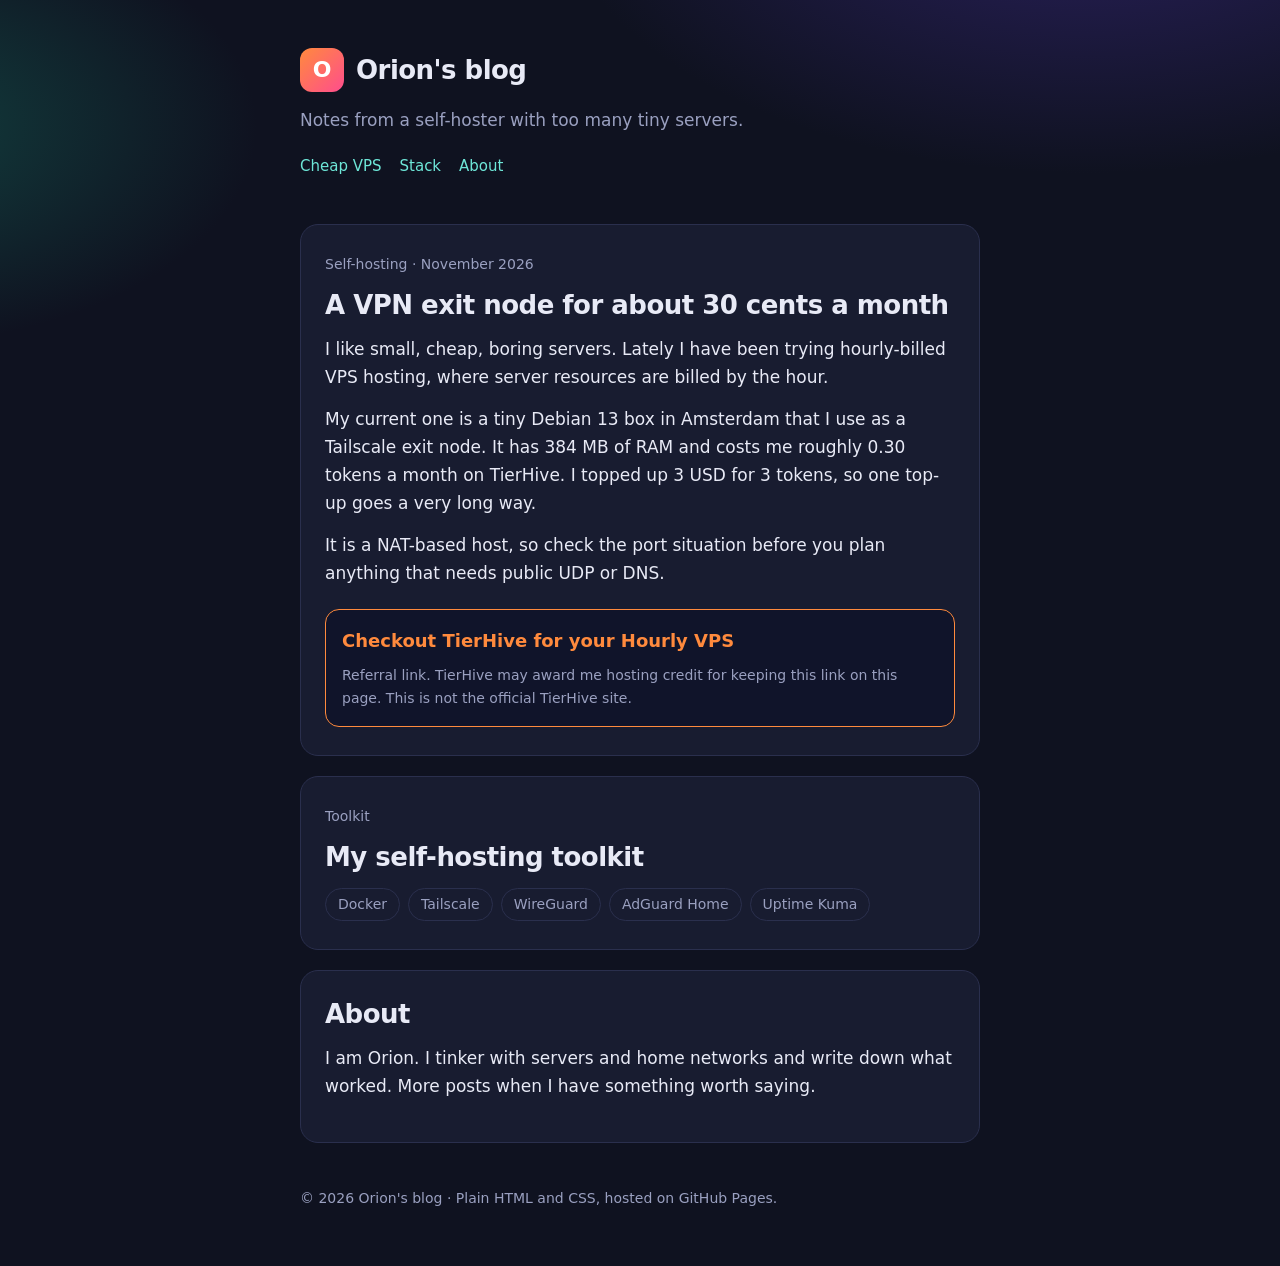
==== index.html @ f96ac74c "Add files via upload" ====
<!doctype html>
<html lang="en">
<head>
<meta charset="utf-8">
<meta name="viewport" content="width=device-width,initial-scale=1">
<title>Orion's blog</title>
<meta name="description" content="Notes from a self-hoster with too many tiny servers.">
<link rel="stylesheet" href="style.css">
</head>
<body>
<div class="wrap">
<header>
  <a class="logo" href="/"><span class="mark">O</span><b>Orion's blog</b></a>
  <p class="tag">Notes from a self-hoster with too many tiny servers.</p>
  <nav><a href="#vps">Cheap VPS</a><a href="#stack">Stack</a><a href="#about">About</a></nav>
</header>

<main>
<article class="post" id="vps">
  <p class="meta">Self-hosting &middot; November 2026</p>
  <h2>A VPN exit node for about 30 cents a month</h2>
  <p>I like small, cheap, boring servers. Lately I have been trying hourly-billed VPS hosting, where server resources are billed by the hour.</p>
  <p>My current one is a tiny Debian 13 box in Amsterdam that I use as a Tailscale exit node. It has 384 MB of RAM and costs me roughly 0.30 tokens a month on TierHive. I topped up 3 USD for 3 tokens, so one top-up goes a very long way.</p>
  <p>It is a NAT-based host, so check the port situation before you plan anything that needs public UDP or DNS.</p>
  <div class="ref">
    <a href="https://tierhive.com/r/FC8C59F80782">Checkout TierHive for your Hourly VPS</a>
    <small>Referral link. TierHive may award me hosting credit for keeping this link on this page. This is not the official TierHive site.</small>
  </div>
</article>

<article class="post" id="stack">
  <p class="meta">Toolkit</p>
  <h2>My self-hosting toolkit</h2>
  <ul class="stack"><li>Docker</li><li>Tailscale</li><li>WireGuard</li><li>AdGuard Home</li><li>Uptime Kuma</li></ul>
</article>

<article class="post" id="about">
  <h2>About</h2>
  <p>I am Orion. I tinker with servers and home networks and write down what worked. More posts when I have something worth saying.</p>
</article>
</main>

<footer>&copy; 2026 Orion's blog &middot; Plain HTML and CSS, hosted on GitHub Pages.</footer>
</div>
</body>
</html>
---- style.css ----
:root{--bg:#0f1220;--card:#181c30;--ink:#e8eaf6;--mute:#9aa0c0;--accent:#ff8a3d;--accent2:#6ee7d8;--line:#2a2f4d}
*{box-sizing:border-box}
html{-webkit-text-size-adjust:100%}
body{margin:0;font:17px/1.65 system-ui,-apple-system,"Segoe UI",Roboto,sans-serif;color:var(--ink);background:radial-gradient(900px 500px at 85% -10%,#2b2160 0,transparent 60%),radial-gradient(700px 400px at -10% 10%,#12403f 0,transparent 55%),var(--bg);min-height:100vh}
.wrap{max-width:720px;margin:0 auto;padding:0 20px}
header{padding:48px 0 24px}
.logo{display:inline-flex;align-items:center;gap:12px;text-decoration:none;color:var(--ink)}
.mark{width:44px;height:44px;border-radius:12px;background:linear-gradient(135deg,var(--accent),#ff4d8d);display:grid;place-items:center;font-weight:800;font-size:22px;color:#fff}
.logo b{font-size:26px;letter-spacing:-.02em}
.tag{color:var(--mute);margin:14px 0 0}
nav{display:flex;gap:18px;margin-top:20px;font-size:15px}
nav a{color:var(--accent2);text-decoration:none;border-bottom:1px dashed transparent}
nav a:hover{border-color:var(--accent2)}
.post{background:var(--card);border:1px solid var(--line);border-radius:18px;padding:28px 24px;margin:20px 0}
.meta{color:var(--mute);font-size:14px;margin:0 0 6px}
h1,h2{line-height:1.2;letter-spacing:-.02em}
h2{font-size:26px;margin:0 0 14px}
.post p{margin:0 0 14px}
code{background:#0c0f1d;border:1px solid var(--line);padding:1px 6px;border-radius:6px;font-size:.9em;color:var(--accent2)}
.ref{margin-top:22px;padding:16px;border-radius:14px;background:#10142a;border:1px solid var(--accent)}
.ref small{display:block;color:var(--mute);margin-top:8px;font-size:14px}
.ref a{color:var(--accent);font-weight:700;text-decoration:none;font-size:18px}
.ref a:hover{text-decoration:underline}
.stack{display:flex;flex-wrap:wrap;gap:8px;margin:0;padding:0;list-style:none}
.stack li{padding:4px 12px;border:1px solid var(--line);border-radius:999px;font-size:14px;color:var(--mute)}
footer{padding:24px 0 56px;color:var(--mute);font-size:14px}
@media(max-width:480px){body{font-size:16px}.post{padding:22px 18px}header{padding-top:32px}}
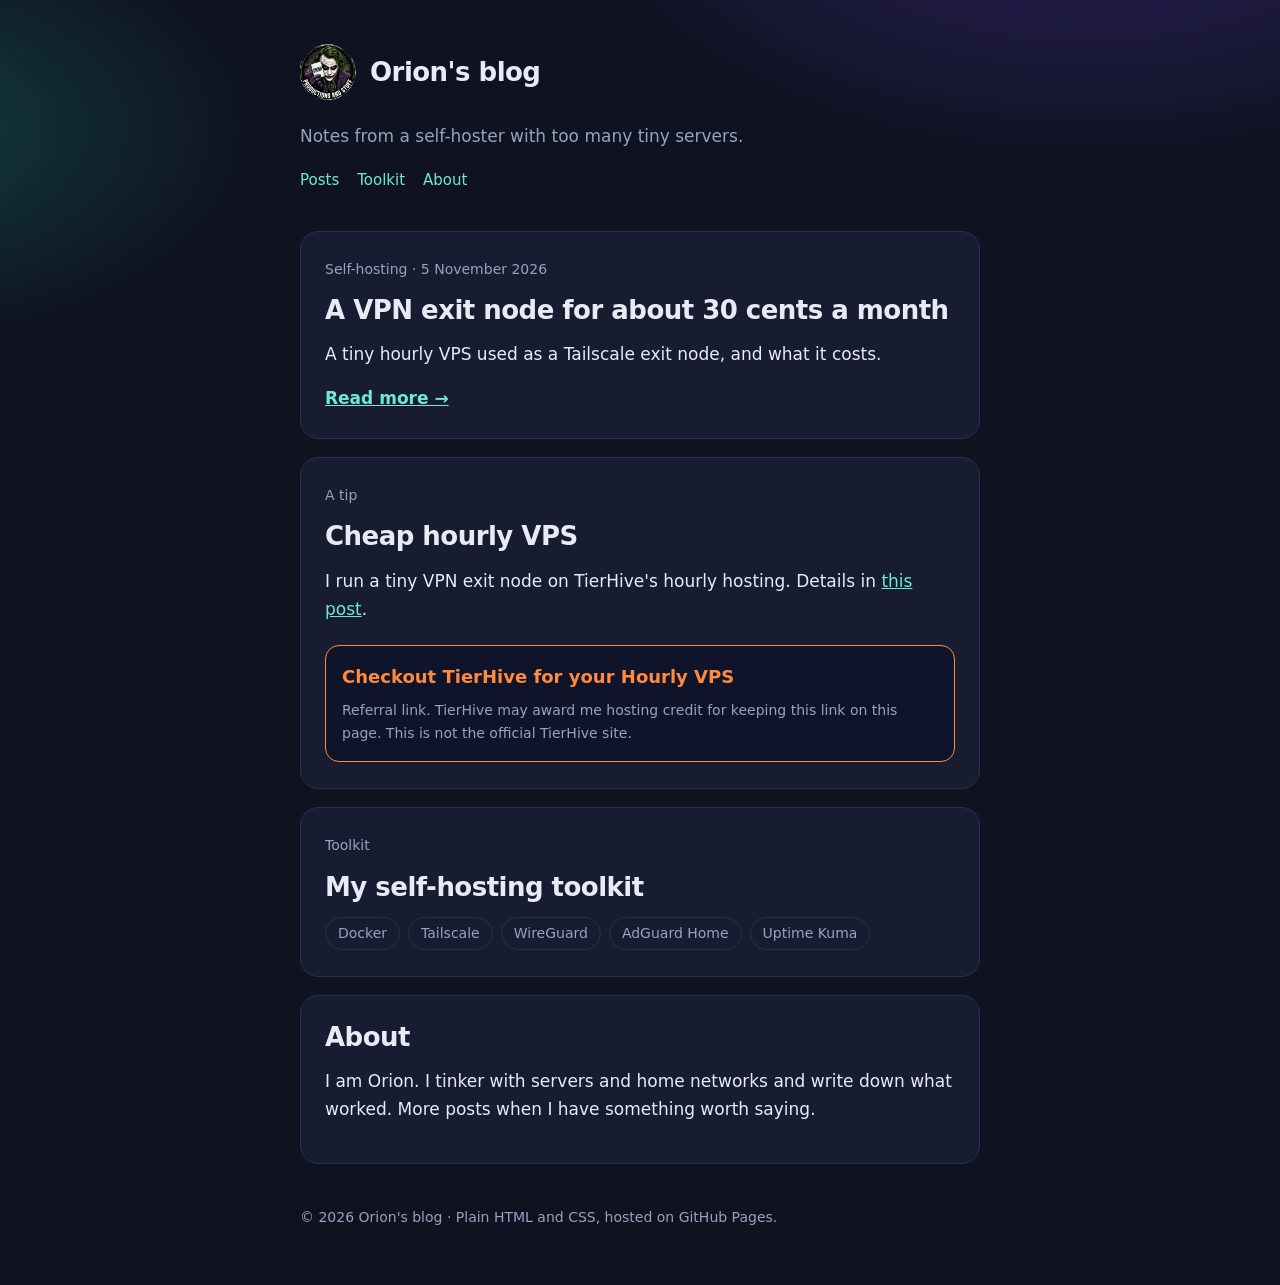
==== commit 37c34eb1: "Add files via upload" ====
--- a/index.html
+++ b/index.html
@@ -5,30 +5,34 @@
 <meta name="viewport" content="width=device-width,initial-scale=1">
 <title>Orion's blog</title>
 <meta name="description" content="Notes from a self-hoster with too many tiny servers.">
+<link rel="icon" href="favicon.png">
 <link rel="stylesheet" href="style.css">
 </head>
 <body>
 <div class="wrap">
 <header>
-  <a class="logo" href="/"><span class="mark">O</span><b>Orion's blog</b></a>
+  <a class="logo" href="index.html"><img src="logo.png" alt="Orion Productions and Stuff logo"><b>Orion's blog</b></a>
   <p class="tag">Notes from a self-hoster with too many tiny servers.</p>
-  <nav><a href="#vps">Cheap VPS</a><a href="#stack">Stack</a><a href="#about">About</a></nav>
+  <nav><a href="index.html">Posts</a><a href="#toolkit">Toolkit</a><a href="#about">About</a></nav>
 </header>
 
 <main>
-<article class="post" id="vps">
-  <p class="meta">Self-hosting &middot; November 2026</p>
-  <h2>A VPN exit node for about 30 cents a month</h2>
-  <p>I like small, cheap, boring servers. Lately I have been trying hourly-billed VPS hosting, where server resources are billed by the hour.</p>
-  <p>My current one is a tiny Debian 13 box in Amsterdam that I use as a Tailscale exit node. It has 384 MB of RAM and costs me roughly 0.30 tokens a month on TierHive. I topped up 3 USD for 3 tokens, so one top-up goes a very long way.</p>
-  <p>It is a NAT-based host, so check the port situation before you plan anything that needs public UDP or DNS.</p>
+<!-- POSTS: this list builds itself from posts.json. Add a line there and the post appears here. -->
+<div id="posts">
+  <noscript><article class="post"><h2><a href="cheap-vps.html">A VPN exit node for about 30 cents a month</a></h2></article></noscript>
+</div>
+
+<article class="post">
+  <p class="meta">A tip</p>
+  <h2>Cheap hourly VPS</h2>
+  <p>I run a tiny VPN exit node on TierHive's hourly hosting. Details in <a href="cheap-vps.html">this post</a>.</p>
   <div class="ref">
     <a href="https://tierhive.com/r/FC8C59F80782">Checkout TierHive for your Hourly VPS</a>
     <small>Referral link. TierHive may award me hosting credit for keeping this link on this page. This is not the official TierHive site.</small>
   </div>
 </article>
 
-<article class="post" id="stack">
+<article class="post" id="toolkit">
   <p class="meta">Toolkit</p>
   <h2>My self-hosting toolkit</h2>
   <ul class="stack"><li>Docker</li><li>Tailscale</li><li>WireGuard</li><li>AdGuard Home</li><li>Uptime Kuma</li></ul>
@@ -42,5 +46,21 @@
 
 <footer>&copy; 2026 Orion's blog &middot; Plain HTML and CSS, hosted on GitHub Pages.</footer>
 </div>
+<script>
+fetch('posts.json').then(function(r){return r.json()}).then(function(list){
+  list.sort(function(a,b){return b.date<a.date?-1:b.date>a.date?1:0});
+  var box=document.getElementById('posts');box.innerHTML='';
+  list.forEach(function(p){
+    var a=document.createElement('article');a.className='post';
+    var d=new Date(p.date+'T00:00:00');
+    var ds=isNaN(d)?p.date:d.toLocaleDateString('en-GB',{day:'numeric',month:'long',year:'numeric'});
+    var m=document.createElement('p');m.className='meta';m.textContent=p.category+' \u00b7 '+ds;
+    var h=document.createElement('h2');var l=document.createElement('a');l.href=p.file;l.textContent=p.title;h.appendChild(l);
+    var s=document.createElement('p');s.textContent=p.summary||'';
+    var more=document.createElement('a');more.className='more';more.href=p.file;more.textContent='Read more \u2192';
+    a.appendChild(m);a.appendChild(h);a.appendChild(s);a.appendChild(more);box.appendChild(a);
+  });
+}).catch(function(){});
+</script>
 </body>
 </html>
--- a/style.css
+++ b/style.css
@@ -3,25 +3,29 @@
 html{-webkit-text-size-adjust:100%}
 body{margin:0;font:17px/1.65 system-ui,-apple-system,"Segoe UI",Roboto,sans-serif;color:var(--ink);background:radial-gradient(900px 500px at 85% -10%,#2b2160 0,transparent 60%),radial-gradient(700px 400px at -10% 10%,#12403f 0,transparent 55%),var(--bg);min-height:100vh}
 .wrap{max-width:720px;margin:0 auto;padding:0 20px}
-header{padding:48px 0 24px}
-.logo{display:inline-flex;align-items:center;gap:12px;text-decoration:none;color:var(--ink)}
-.mark{width:44px;height:44px;border-radius:12px;background:linear-gradient(135deg,var(--accent),#ff4d8d);display:grid;place-items:center;font-weight:800;font-size:22px;color:#fff}
+header{padding:44px 0 20px}
+.logo{display:inline-flex;align-items:center;gap:14px;text-decoration:none;color:var(--ink)}
+.logo img{width:56px;height:56px;display:block}
 .logo b{font-size:26px;letter-spacing:-.02em}
 .tag{color:var(--mute);margin:14px 0 0}
-nav{display:flex;gap:18px;margin-top:20px;font-size:15px}
-nav a{color:var(--accent2);text-decoration:none;border-bottom:1px dashed transparent}
-nav a:hover{border-color:var(--accent2)}
-.post{background:var(--card);border:1px solid var(--line);border-radius:18px;padding:28px 24px;margin:20px 0}
+nav{display:flex;gap:18px;margin-top:18px;font-size:15px}
+nav a,.back{color:var(--accent2);text-decoration:none}
+nav a:hover,.back:hover{text-decoration:underline}
+.post{background:var(--card);border:1px solid var(--line);border-radius:18px;padding:26px 24px;margin:18px 0}
 .meta{color:var(--mute);font-size:14px;margin:0 0 6px}
 h1,h2{line-height:1.2;letter-spacing:-.02em}
 h2{font-size:26px;margin:0 0 14px}
 .post p{margin:0 0 14px}
-code{background:#0c0f1d;border:1px solid var(--line);padding:1px 6px;border-radius:6px;font-size:.9em;color:var(--accent2)}
+.post h2 a{color:var(--ink);text-decoration:none}
+.post h2 a:hover{color:var(--accent)}
+.post a{color:var(--accent2)}
+.post img{max-width:100%;border-radius:12px}
+.more{display:inline-block;margin-top:2px;font-weight:600}
 .ref{margin-top:22px;padding:16px;border-radius:14px;background:#10142a;border:1px solid var(--accent)}
-.ref small{display:block;color:var(--mute);margin-top:8px;font-size:14px}
 .ref a{color:var(--accent);font-weight:700;text-decoration:none;font-size:18px}
 .ref a:hover{text-decoration:underline}
+.ref small{display:block;color:var(--mute);margin-top:8px;font-size:14px}
 .stack{display:flex;flex-wrap:wrap;gap:8px;margin:0;padding:0;list-style:none}
 .stack li{padding:4px 12px;border:1px solid var(--line);border-radius:999px;font-size:14px;color:var(--mute)}
 footer{padding:24px 0 56px;color:var(--mute);font-size:14px}
-@media(max-width:480px){body{font-size:16px}.post{padding:22px 18px}header{padding-top:32px}}
+@media(max-width:480px){body{font-size:16px}.post{padding:22px 18px}header{padding-top:30px}}
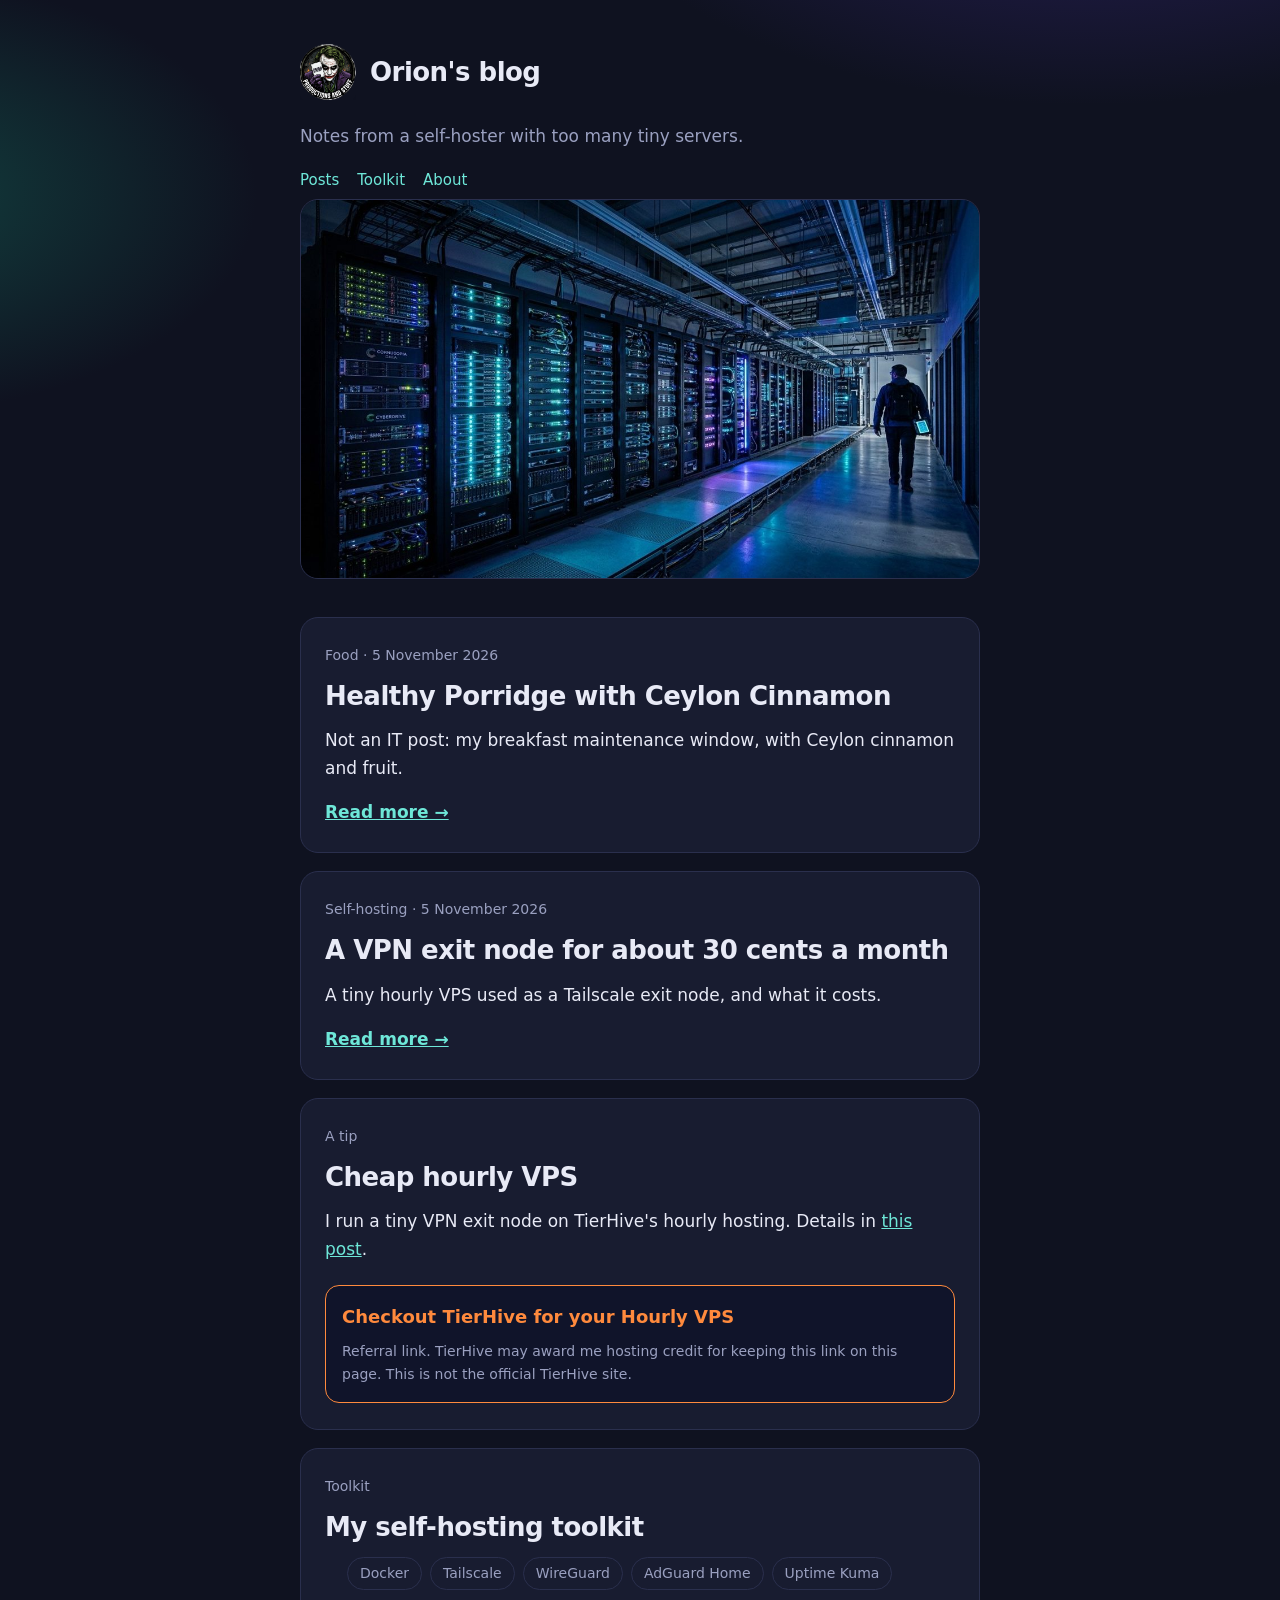
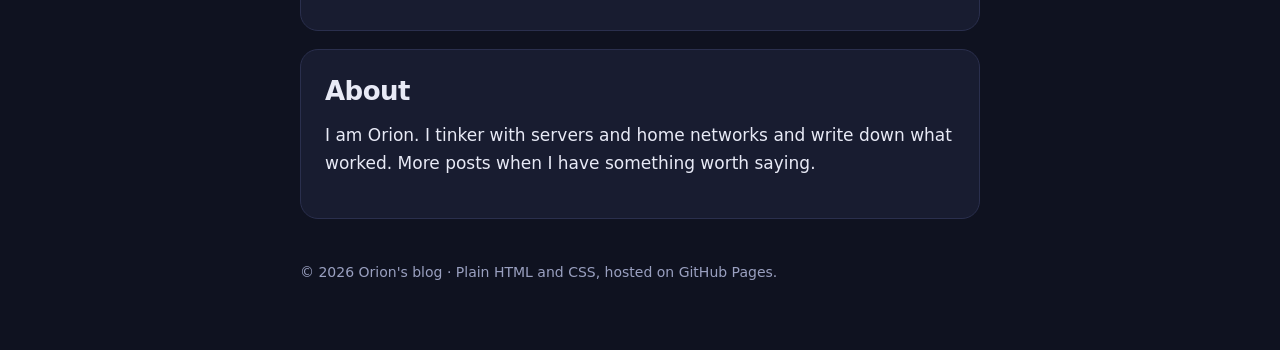
==== commit cbe9ba70: "Add files via upload" ====
--- a/index.html
+++ b/index.html
@@ -14,12 +14,14 @@
   <a class="logo" href="index.html"><img src="logo.png" alt="Orion Productions and Stuff logo"><b>Orion's blog</b></a>
   <p class="tag">Notes from a self-hoster with too many tiny servers.</p>
   <nav><a href="index.html">Posts</a><a href="#toolkit">Toolkit</a><a href="#about">About</a></nav>
+  <img class="cover" src="cover.jpg" alt="A long dark server room lit by blue and green rack lights, a technician walking down the aisle">
 </header>
-
 <main>
-<!-- POSTS: this list builds itself from posts.json. Add a line there and the post appears here. -->
 <div id="posts">
-  <noscript><article class="post"><h2><a href="cheap-vps.html">A VPN exit node for about 30 cents a month</a></h2></article></noscript>
+  <noscript>
+  <article class="post"><h2><a href="porridge.html">Healthy Porridge with Ceylon Cinnamon</a></h2></article>
+  <article class="post"><h2><a href="cheap-vps.html">A VPN exit node for about 30 cents a month</a></h2></article>
+  </noscript>
 </div>
 
 <article class="post">
@@ -43,12 +45,13 @@
   <p>I am Orion. I tinker with servers and home networks and write down what worked. More posts when I have something worth saying.</p>
 </article>
 </main>
-
-<footer>&copy; 2026 Orion's blog &middot; Plain HTML and CSS, hosted on GitHub Pages.</footer>
+<footer>&copy; 2026 Orion's blog &middot; Plain HTML and CSS, hosted on GitHub Pages.<div id="visits"></div></footer>
 </div>
+<script src="posts.js"></script>
 <script>
-fetch('posts.json').then(function(r){return r.json()}).then(function(list){
-  list.sort(function(a,b){return b.date<a.date?-1:b.date>a.date?1:0});
+(function(){
+  if(typeof POSTS==='undefined')return;
+  var list=POSTS.slice().sort(function(a,b){return a.date<b.date?1:a.date>b.date?-1:0});
   var box=document.getElementById('posts');box.innerHTML='';
   list.forEach(function(p){
     var a=document.createElement('article');a.className='post';
@@ -60,7 +63,8 @@
     var more=document.createElement('a');more.className='more';more.href=p.file;more.textContent='Read more \u2192';
     a.appendChild(m);a.appendChild(h);a.appendChild(s);a.appendChild(more);box.appendChild(a);
   });
-}).catch(function(){});
+})();
 </script>
+<script src="counter.js"></script>
 </body>
 </html>
--- a/style.css
+++ b/style.css
@@ -20,7 +20,7 @@
 .post h2 a:hover{color:var(--accent)}
 .post a{color:var(--accent2)}
 .post img{max-width:100%;border-radius:12px}
-.more{display:inline-block;margin-top:2px;font-weight:600}
+.more{display:inline-block;margin-top:2px;font:inherit;font-weight:600}
 .ref{margin-top:22px;padding:16px;border-radius:14px;background:#10142a;border:1px solid var(--accent)}
 .ref a{color:var(--accent);font-weight:700;text-decoration:none;font-size:18px}
 .ref a:hover{text-decoration:underline}
@@ -29,3 +29,28 @@
 .stack li{padding:4px 12px;border:1px solid var(--line);border-radius:999px;font-size:14px;color:var(--mute)}
 footer{padding:24px 0 56px;color:var(--mute);font-size:14px}
 @media(max-width:480px){body{font-size:16px}.post{padding:22px 18px}header{padding-top:30px}}
+.cover{display:block;width:100%;height:auto;border-radius:18px;border:1px solid var(--line);margin:6px 0 0}
+.post .cover{border-radius:12px;margin:0 0 16px}
+.ph{margin:18px 0}
+.post ul{margin:0 0 14px;padding-left:22px}
+.post h3{margin:22px 0 8px;font-size:20px}
+/* creator page */
+.form label{display:block;margin:14px 0 4px;font-weight:600;font-size:15px}
+.form input,.form textarea{width:100%;font:inherit;color:var(--ink);background:#10142a;border:1px solid var(--line);border-radius:10px;padding:10px 12px}
+.form textarea{min-height:220px;resize:vertical}
+.form small{color:var(--mute);display:block;margin-top:4px;font-size:13px}
+.btn{font:inherit;font-weight:700;background:var(--accent);color:#1a1020;border:0;border-radius:12px;padding:12px 20px;cursor:pointer;margin:6px 8px 0 0}
+.btn.alt{background:var(--accent2)}
+.steps{background:#10142a;border:1px solid var(--accent2);border-radius:14px;padding:14px 18px;margin-top:16px}
+.steps ol{margin:6px 0 0;padding-left:20px}
+figure.ph{margin:18px 0}
+figure.ph img{display:block;width:100%;height:auto;border-radius:12px}
+figure.ph figcaption{color:var(--mute);font-size:14px;margin-top:6px}
+#visits{margin-top:10px}
+.thumbs{display:flex;flex-wrap:wrap;gap:10px;margin-top:10px}
+.thumb{width:120px;font-size:12px;color:var(--mute)}
+.thumb img{width:120px;height:80px;object-fit:cover;border-radius:8px;display:block;margin-bottom:4px}
+.thumb button{font:inherit;font-size:12px;background:none;border:1px solid var(--line);color:var(--ink);border-radius:8px;padding:2px 8px;cursor:pointer}
+.flist{margin:8px 0;padding:0;list-style:none}
+.flist li{display:flex;gap:10px;align-items:center;margin:6px 0}
+.flist button{font:inherit;font-size:13px;border:1px solid var(--accent2);background:none;color:var(--accent2);border-radius:8px;padding:3px 10px;cursor:pointer}
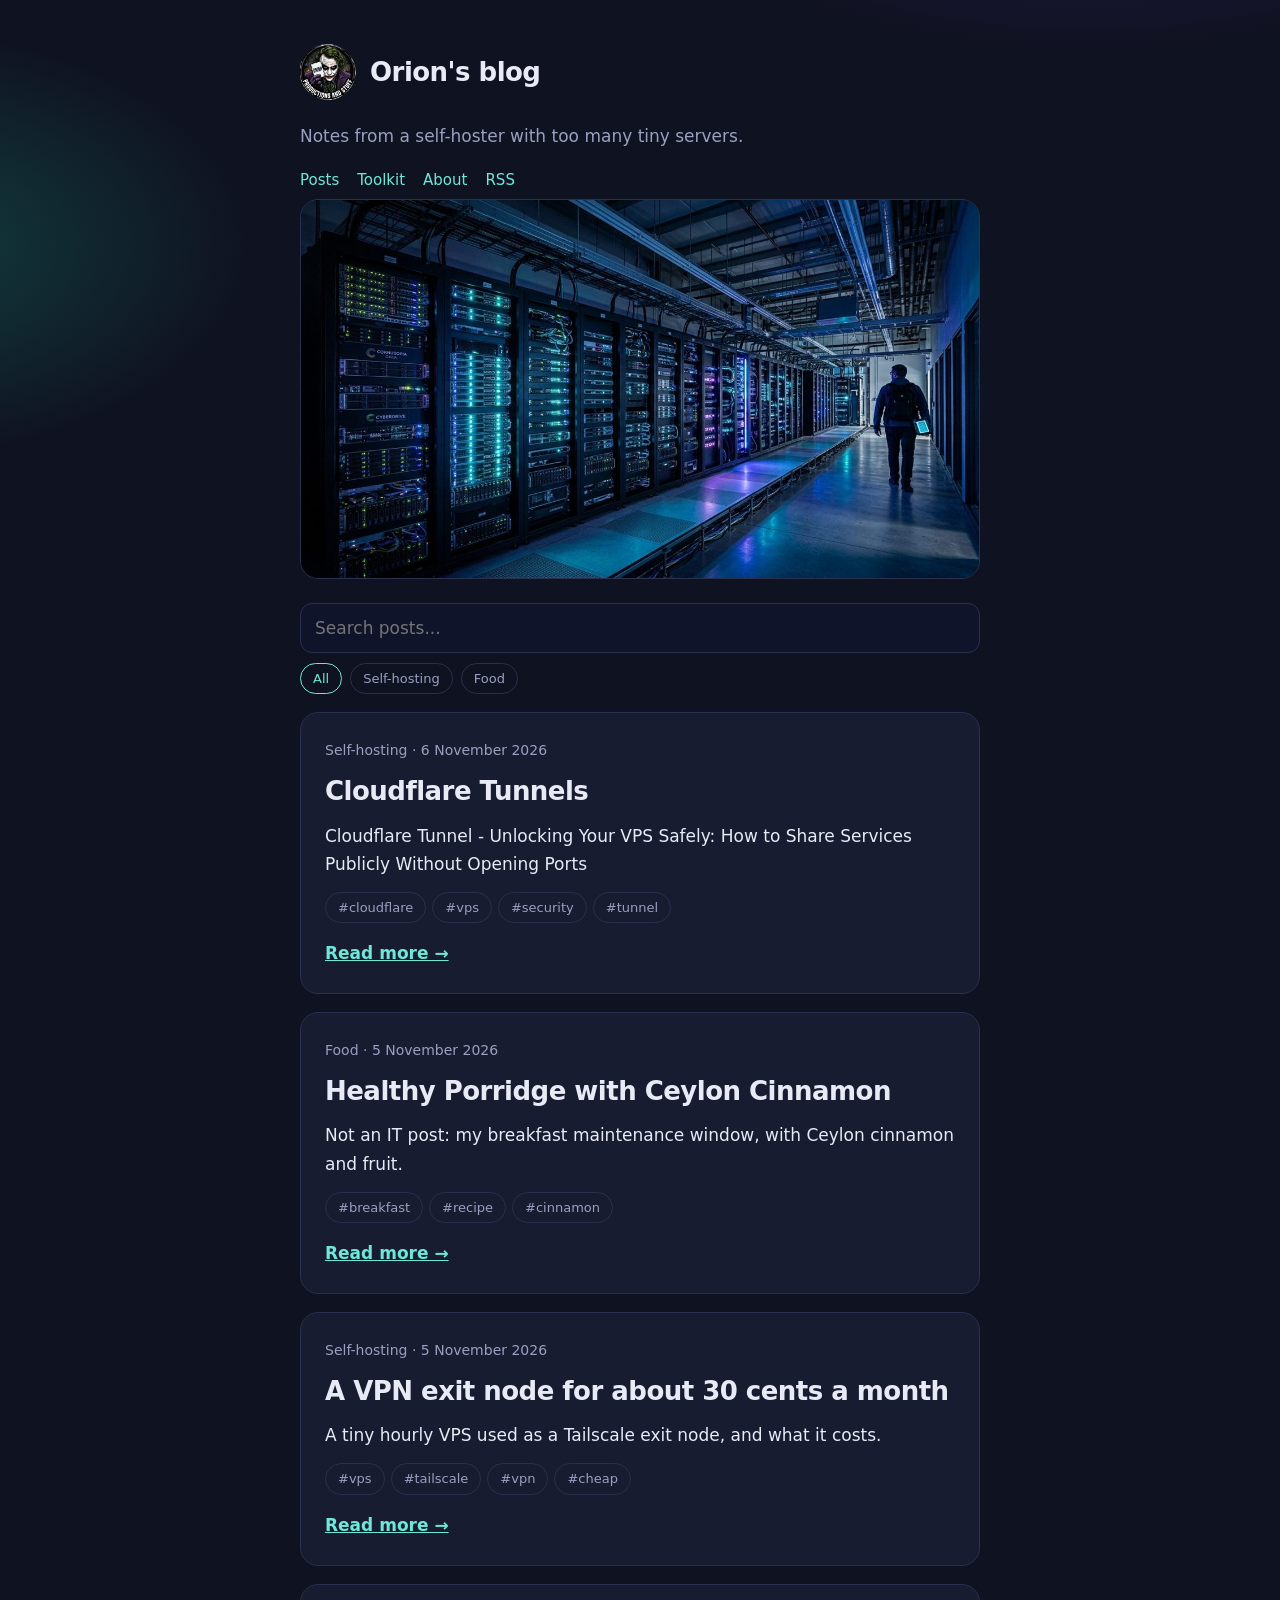
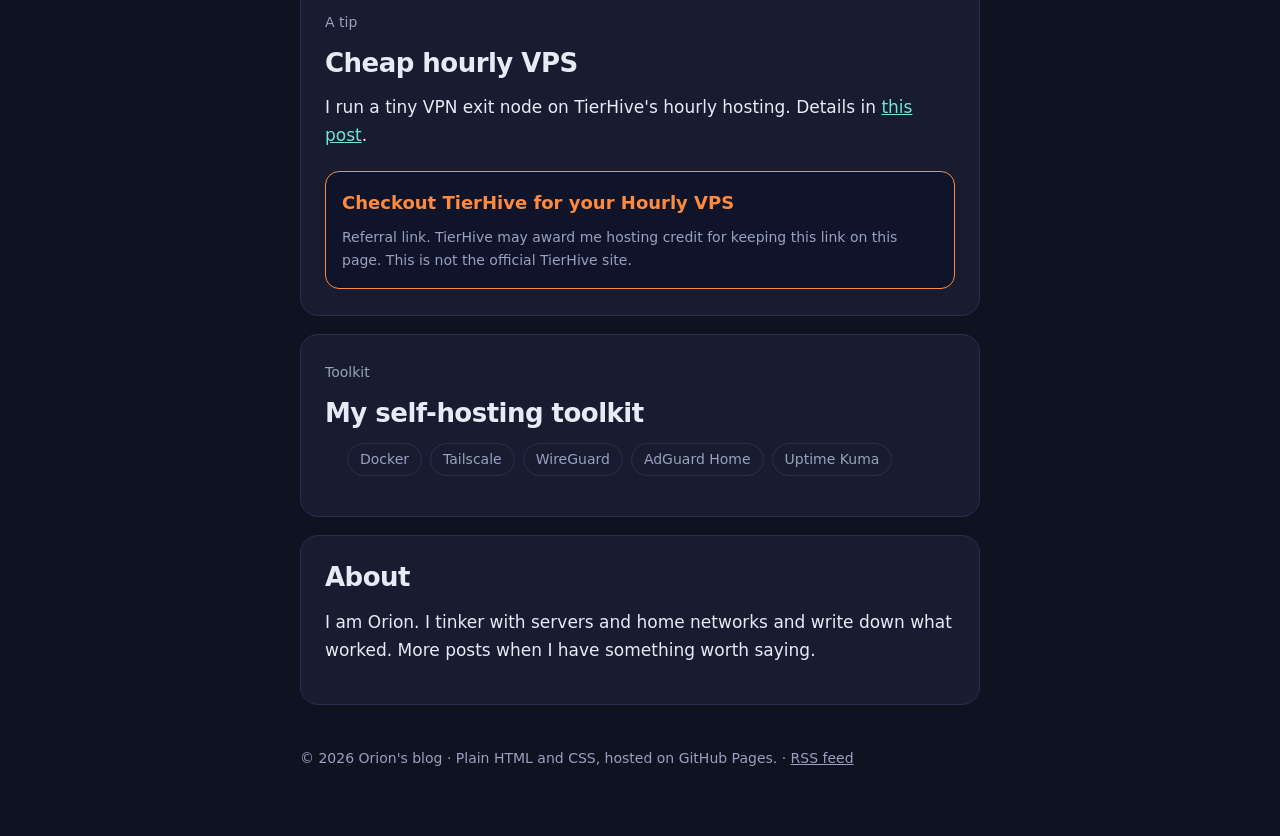
==== commit 46fd7381: "Add files via upload" ====
--- a/index.html
+++ b/index.html
@@ -6,6 +6,7 @@
 <title>Orion's blog</title>
 <meta name="description" content="Notes from a self-hoster with too many tiny servers.">
 <link rel="icon" href="favicon.png">
+<link rel="alternate" type="application/rss+xml" title="Orion's blog RSS" href="rss.xml">
 <link rel="stylesheet" href="style.css">
 </head>
 <body>
@@ -13,16 +14,22 @@
 <header>
   <a class="logo" href="index.html"><img src="logo.png" alt="Orion Productions and Stuff logo"><b>Orion's blog</b></a>
   <p class="tag">Notes from a self-hoster with too many tiny servers.</p>
-  <nav><a href="index.html">Posts</a><a href="#toolkit">Toolkit</a><a href="#about">About</a></nav>
+  <nav><a href="index.html">Posts</a><a href="#toolkit">Toolkit</a><a href="#about">About</a><a href="rss.xml">RSS</a></nav>
   <img class="cover" src="cover.jpg" alt="A long dark server room lit by blue and green rack lights, a technician walking down the aisle">
 </header>
 <main>
+<div class="findbar">
+  <input id="q" type="search" placeholder="Search posts..." aria-label="Search posts">
+  <div id="cats" class="chips"></div>
+</div>
 <div id="posts">
   <noscript>
+  <article class="post"><h2><a href="cloudflare-tunnels.html">Cloudflare Tunnels</a></h2></article>
   <article class="post"><h2><a href="porridge.html">Healthy Porridge with Ceylon Cinnamon</a></h2></article>
   <article class="post"><h2><a href="cheap-vps.html">A VPN exit node for about 30 cents a month</a></h2></article>
   </noscript>
 </div>
+<p id="nomatch" class="meta" style="display:none">No posts match that search.</p>
 
 <article class="post">
   <p class="meta">A tip</p>
@@ -45,24 +52,84 @@
   <p>I am Orion. I tinker with servers and home networks and write down what worked. More posts when I have something worth saying.</p>
 </article>
 </main>
-<footer>&copy; 2026 Orion's blog &middot; Plain HTML and CSS, hosted on GitHub Pages.<div id="visits"></div></footer>
+<footer>&copy; 2026 Orion's blog &middot; Plain HTML and CSS, hosted on GitHub Pages. &middot; <a href="rss.xml" style="color:inherit">RSS feed</a><div id="visits"></div></footer>
 </div>
 <script src="posts.js"></script>
 <script>
 (function(){
   if(typeof POSTS==='undefined')return;
   var list=POSTS.slice().sort(function(a,b){return a.date<b.date?1:a.date>b.date?-1:0});
-  var box=document.getElementById('posts');box.innerHTML='';
-  list.forEach(function(p){
-    var a=document.createElement('article');a.className='post';
+  var box=document.getElementById('posts');
+  var nomatch=document.getElementById('nomatch');
+  var q=document.getElementById('q');
+  var catsBox=document.getElementById('cats');
+  var activeCat='';
+  var activeTag='';
+
+  function fmtDate(p){
     var d=new Date(p.date+'T00:00:00');
-    var ds=isNaN(d)?p.date:d.toLocaleDateString('en-GB',{day:'numeric',month:'long',year:'numeric'});
-    var m=document.createElement('p');m.className='meta';m.textContent=p.category+' \u00b7 '+ds;
-    var h=document.createElement('h2');var l=document.createElement('a');l.href=p.file;l.textContent=p.title;h.appendChild(l);
-    var s=document.createElement('p');s.textContent=p.summary||'';
-    var more=document.createElement('a');more.className='more';more.href=p.file;more.textContent='Read more \u2192';
-    a.appendChild(m);a.appendChild(h);a.appendChild(s);a.appendChild(more);box.appendChild(a);
-  });
+    return isNaN(d)?p.date:d.toLocaleDateString('en-GB',{day:'numeric',month:'long',year:'numeric'});
+  }
+  function hay(p){
+    return [p.title,p.summary,p.category,(p.tags||[]).join(' ')].join(' ').toLowerCase();
+  }
+  function render(){
+    var needle=(q.value||'').trim().toLowerCase();
+    var shown=0;
+    box.innerHTML='';
+    list.forEach(function(p){
+      if(activeCat&&p.category!==activeCat)return;
+      if(activeTag&&(p.tags||[]).indexOf(activeTag)===-1)return;
+      if(needle&&hay(p).indexOf(needle)===-1)return;
+      shown++;
+      var a=document.createElement('article');a.className='post';
+      var m=document.createElement('p');m.className='meta';m.textContent=p.category+' \u00b7 '+fmtDate(p);
+      var h=document.createElement('h2');var l=document.createElement('a');l.href=p.file;l.textContent=p.title;h.appendChild(l);
+      var s=document.createElement('p');s.textContent=p.summary||'';
+      a.appendChild(m);a.appendChild(h);a.appendChild(s);
+      if(p.tags&&p.tags.length){
+        var t=document.createElement('p');t.className='tagchips';
+        p.tags.forEach(function(tag){
+          var b=document.createElement('button');b.type='button';b.className='chip'+(activeTag===tag?' on':'');b.textContent='#'+tag;
+          b.onclick=function(){activeTag=(activeTag===tag?'':tag);render();};
+          t.appendChild(b);
+        });
+        a.appendChild(t);
+      }
+      var more=document.createElement('a');more.className='more';more.href=p.file;more.textContent='Read more \u2192';
+      a.appendChild(more);box.appendChild(a);
+    });
+    nomatch.style.display=shown?'none':'block';
+    if(activeTag){
+      var note=document.createElement('p');note.className='meta';
+      note.textContent='Showing posts tagged #'+activeTag+' ';
+      var x=document.createElement('a');x.href='#';x.textContent='(clear)';
+      x.onclick=function(e){e.preventDefault();activeTag='';render();};
+      note.appendChild(x);
+      box.insertBefore(note,box.firstChild);
+    }
+  }
+  var cats=[];
+  list.forEach(function(p){if(p.category&&cats.indexOf(p.category)===-1)cats.push(p.category);});
+  if(cats.length){
+    var all=document.createElement('button');all.type='button';all.className='chip on';all.textContent='All';
+    all.onclick=function(){activeCat='';render();syncChips();};
+    catsBox.appendChild(all);
+    cats.forEach(function(c){
+      var b=document.createElement('button');b.type='button';b.className='chip';b.textContent=c;
+      b.onclick=function(){activeCat=(activeCat===c?'':c);render();syncChips();};
+      catsBox.appendChild(b);
+    });
+  }
+  function syncChips(){
+    var btns=catsBox.querySelectorAll('.chip');
+    btns.forEach(function(b,i){
+      var c=i===0?'':cats[i-1];
+      b.classList.toggle('on',activeCat===c);
+    });
+  }
+  q.addEventListener('input',render);
+  render();
 })();
 </script>
 <script src="counter.js"></script>
--- a/style.css
+++ b/style.css
@@ -54,3 +54,12 @@
 .flist{margin:8px 0;padding:0;list-style:none}
 .flist li{display:flex;gap:10px;align-items:center;margin:6px 0}
 .flist button{font:inherit;font-size:13px;border:1px solid var(--accent2);background:none;color:var(--accent2);border-radius:8px;padding:3px 10px;cursor:pointer}
+/* V5: search and tags */
+.findbar{margin:4px 0 2px}
+.findbar input{width:100%;font:inherit;color:var(--ink);background:#10142a;border:1px solid var(--line);border-radius:12px;padding:10px 14px}
+.findbar input:focus{outline:none;border-color:var(--accent2)}
+.chips{display:flex;flex-wrap:wrap;gap:8px;margin-top:10px}
+.chip{font:inherit;font-size:13px;padding:4px 12px;border:1px solid var(--line);border-radius:999px;background:none;color:var(--mute);cursor:pointer}
+.chip.on{border-color:var(--accent2);color:var(--accent2)}
+.chip:hover{border-color:var(--accent2);color:var(--ink)}
+.tagchips{display:flex;flex-wrap:wrap;gap:6px;margin:0 0 14px}
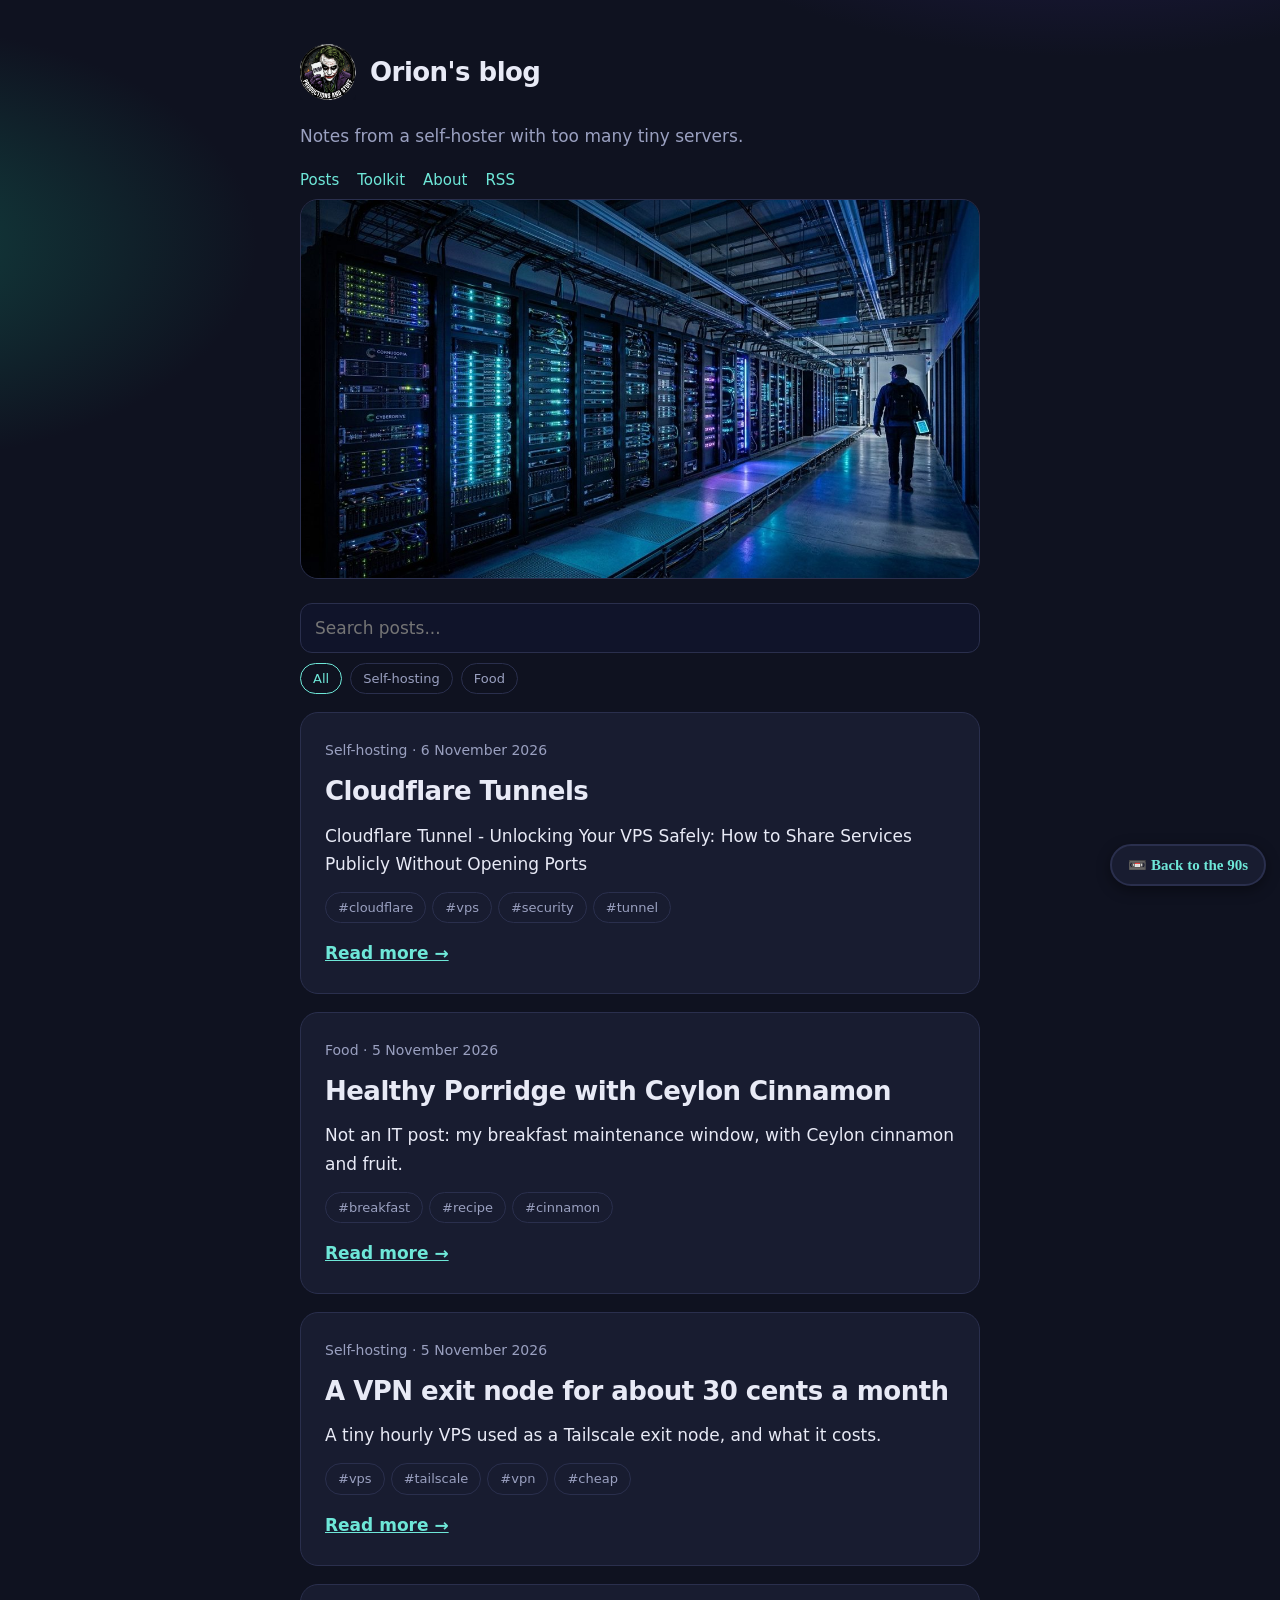
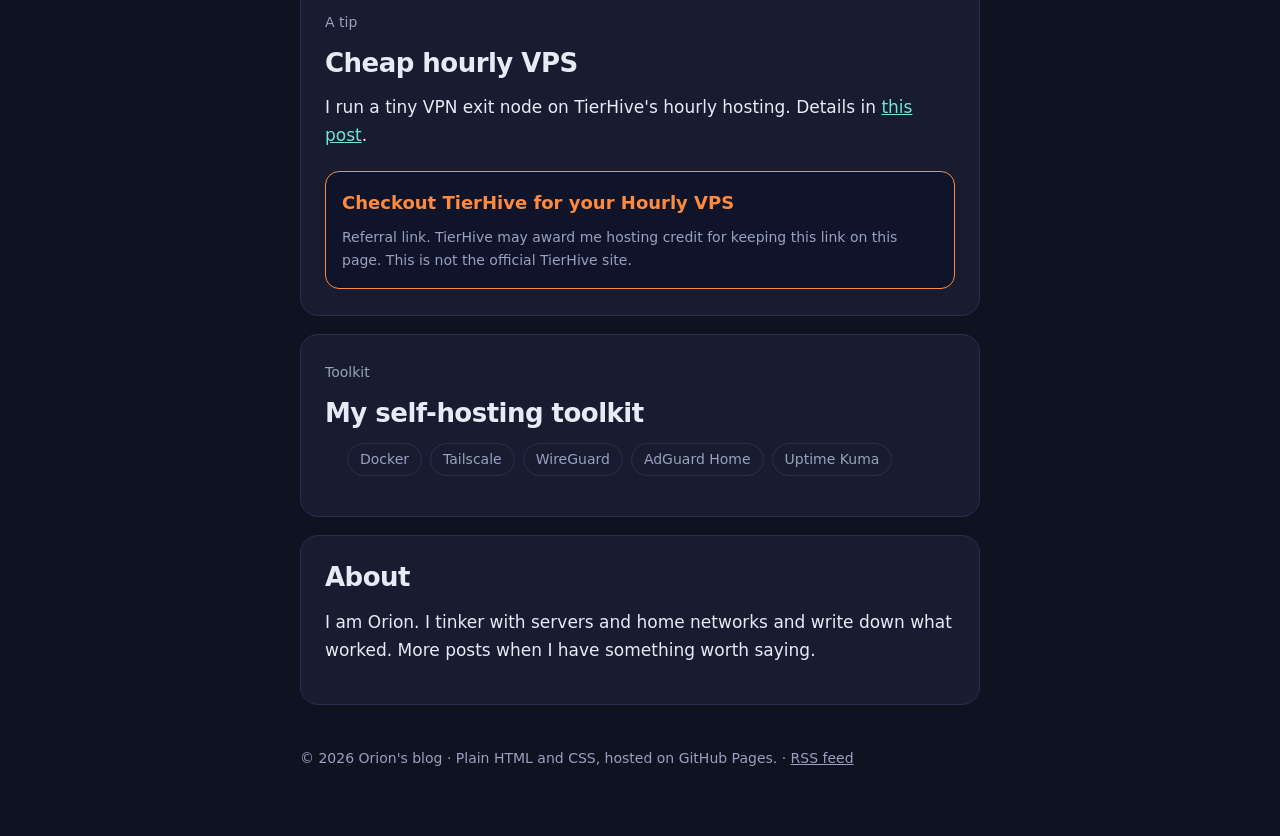
==== commit 0e40ad2c: "Add files via upload" ====
--- a/index.html
+++ b/index.html
@@ -133,5 +133,6 @@
 })();
 </script>
 <script src="counter.js"></script>
+<script src="retro.js"></script>
 </body>
 </html>
